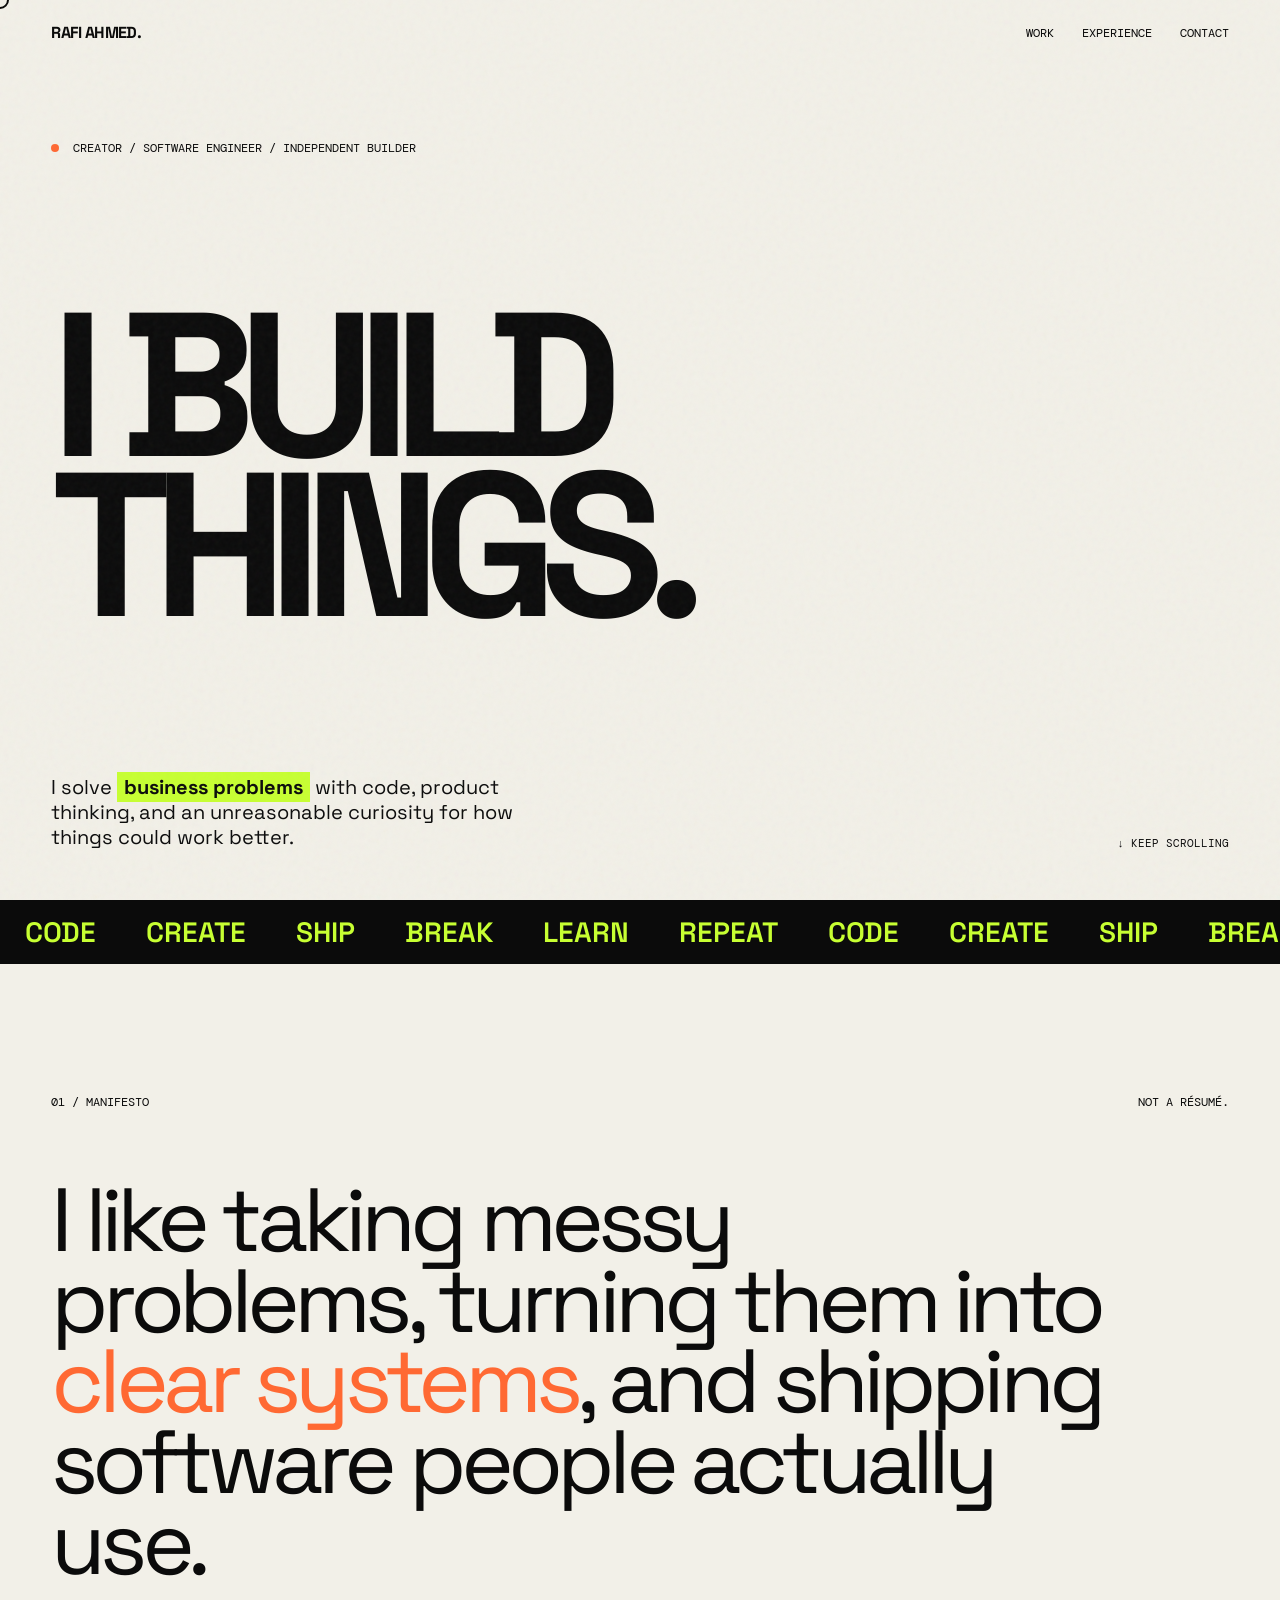
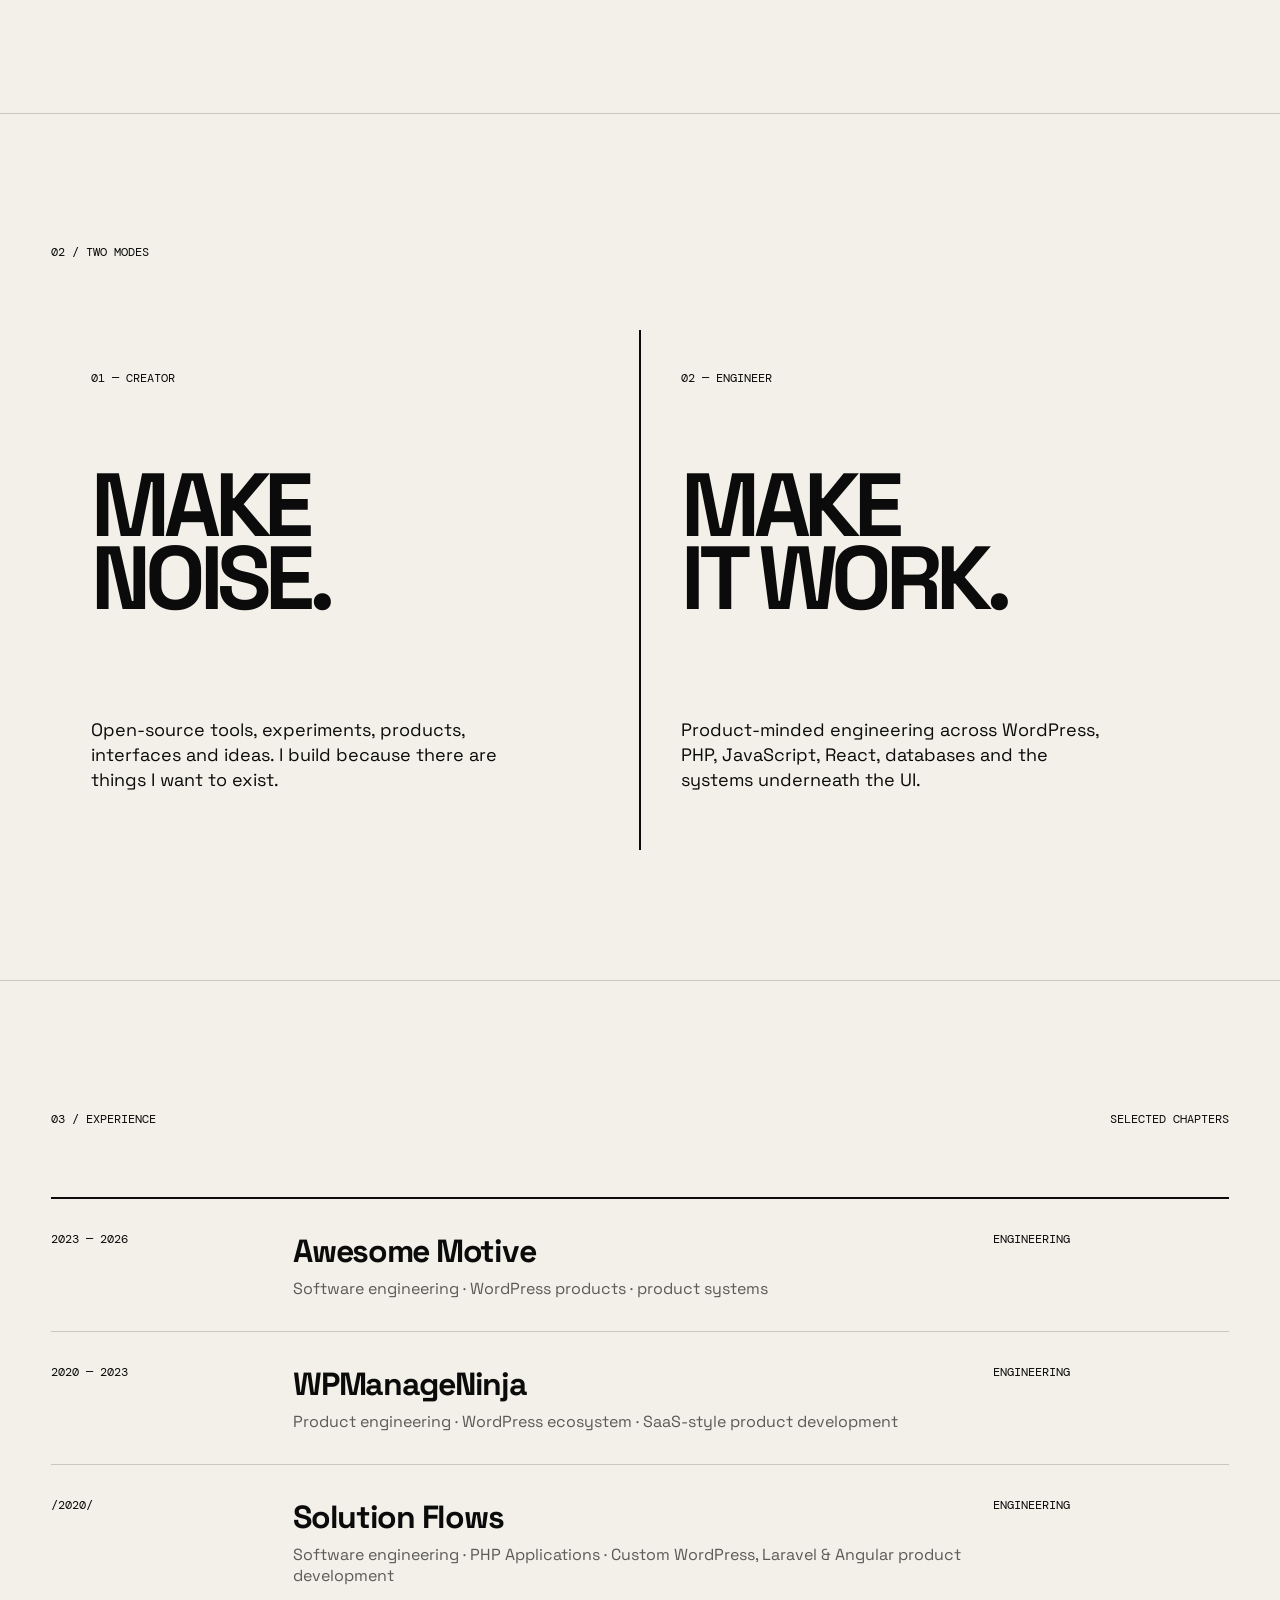
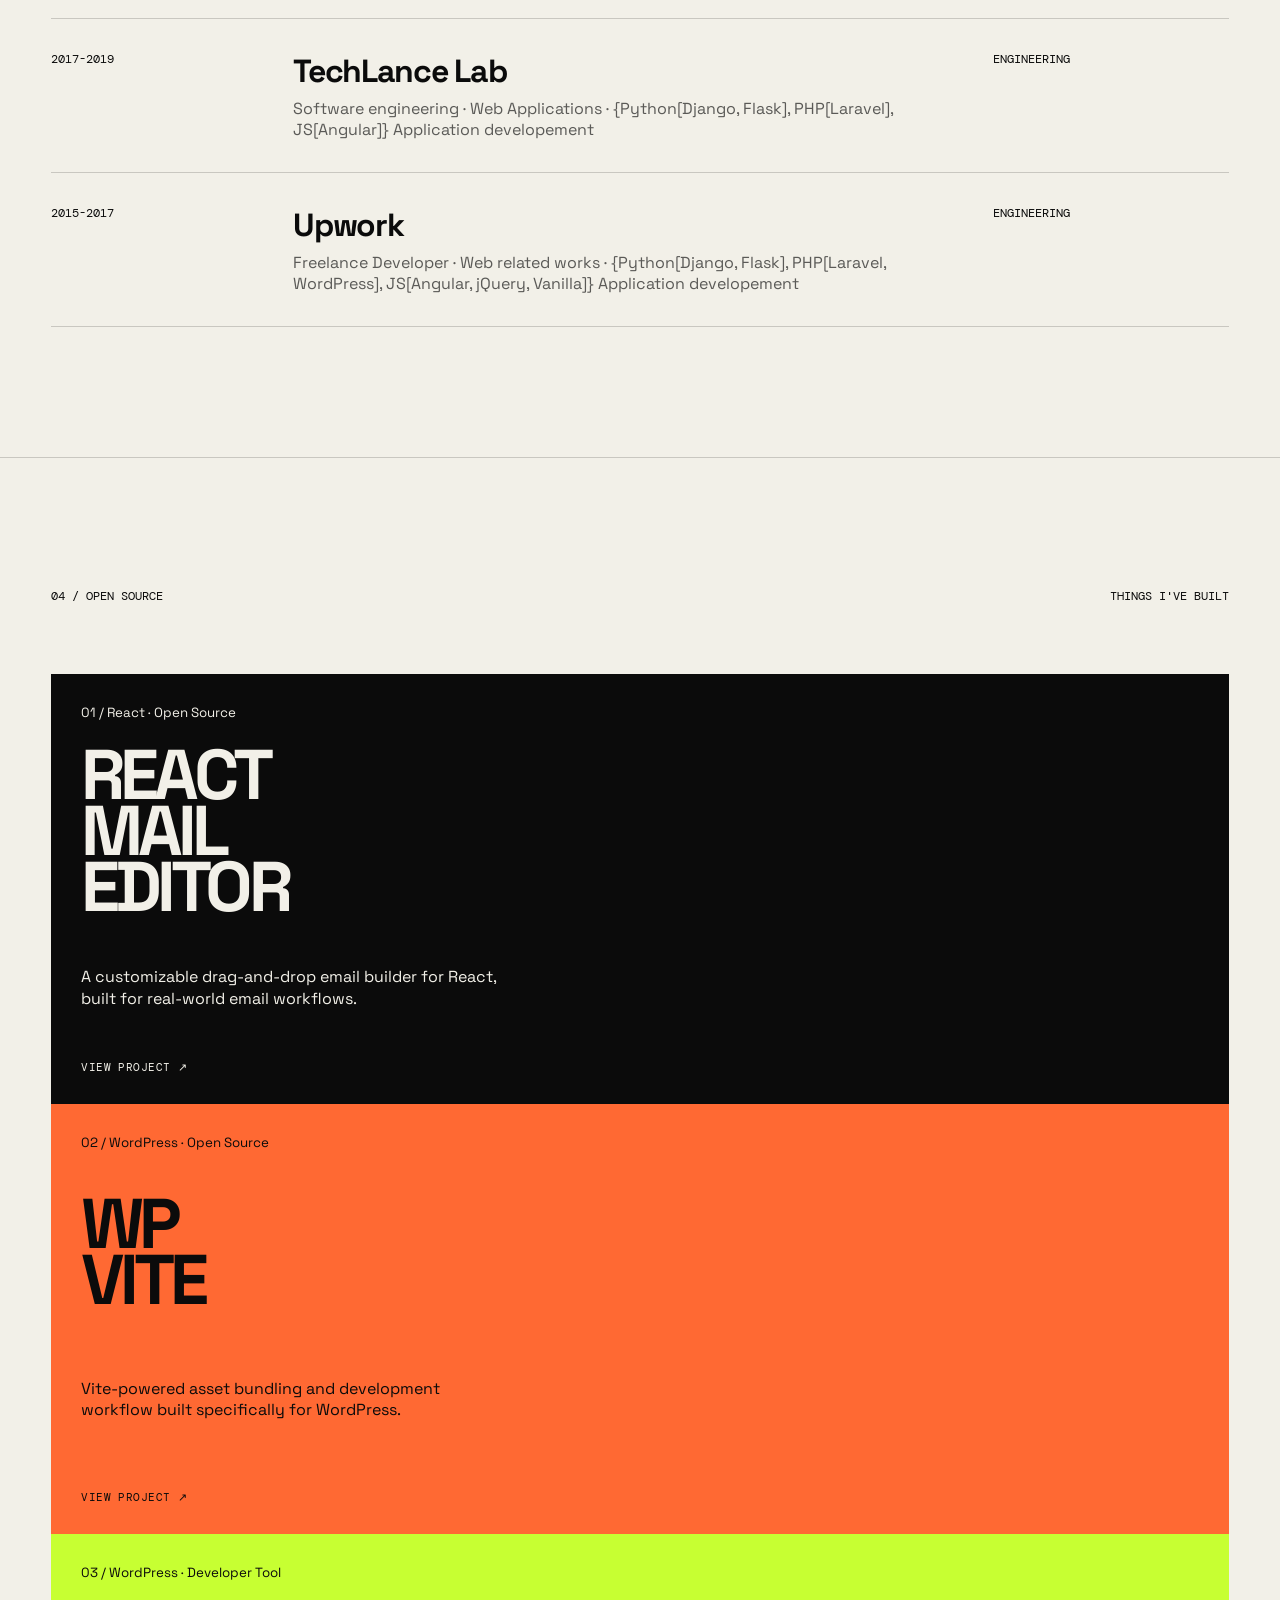
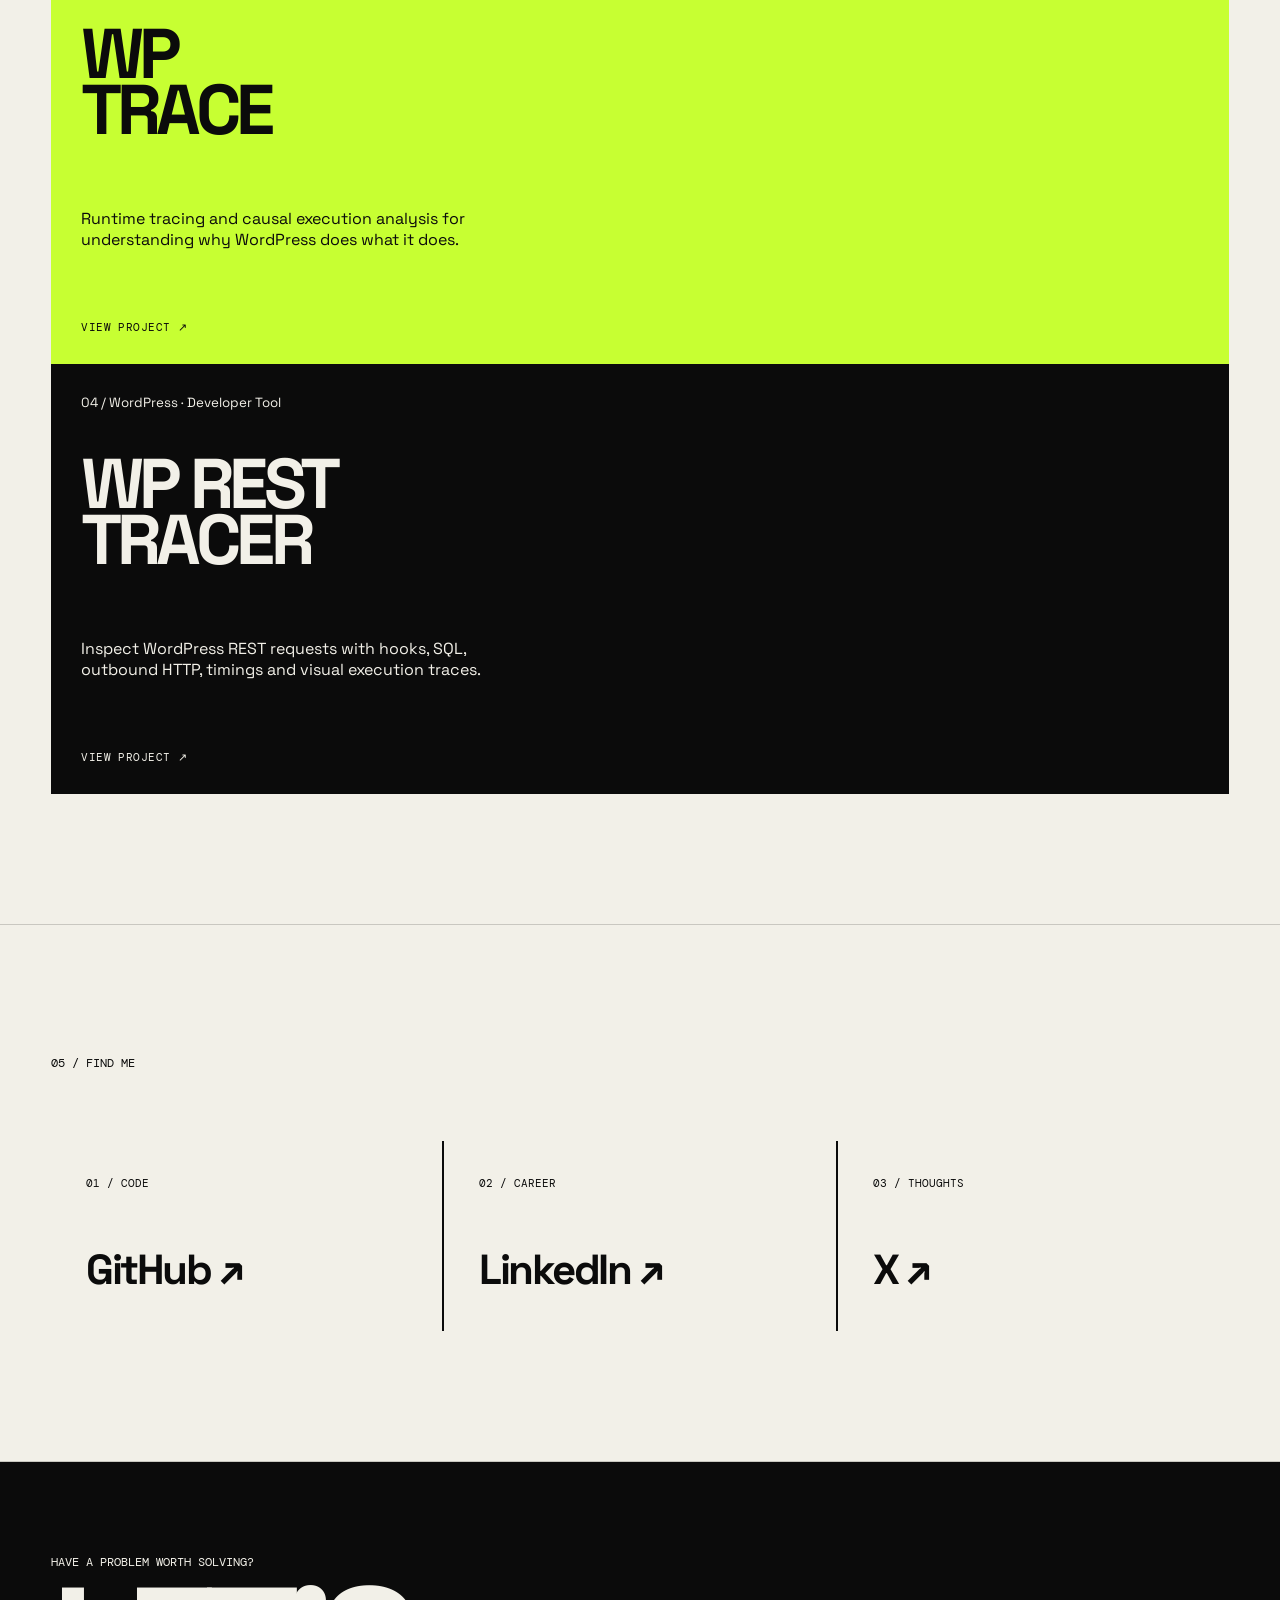
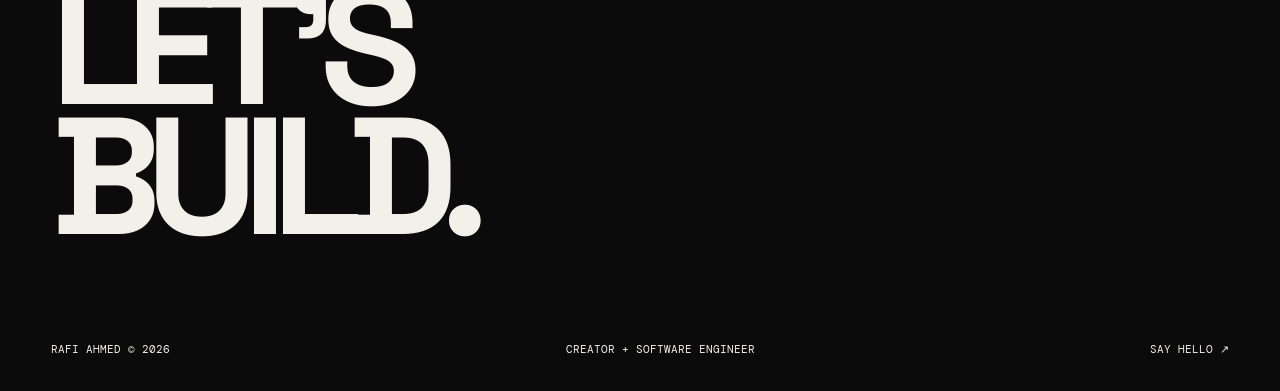
==== index.html @ 8bd0af4d "Initial commit" ====
<!DOCTYPE html>
<html lang="en">
<head>
<meta charset="UTF-8">
<meta name="viewport" content="width=device-width, initial-scale=1.0">
<title>Rafi Ahmed — Creator / Software Engineer</title>
<style>
@import url('https://fonts.googleapis.com/css2?family=DM+Mono:wght@400;500&family=Space+Grotesk:wght@400;500;600;700&display=swap');

:root{
  --black:#0b0b0b;
  --cream:#f2f0e8;
  --lime:#c7ff32;
  --orange:#ff6933;
  --line:rgba(11,11,11,.18);
}
*{box-sizing:border-box}
html{scroll-behavior:smooth}
body{margin:0;background:var(--cream);color:var(--black);font-family:"Space Grotesk",sans-serif;cursor:none}
a{color:inherit;text-decoration:none}
::selection{background:var(--black);color:var(--lime)}
.cursor{position:fixed;z-index:99;width:18px;height:18px;border:2px solid var(--black);border-radius:50%;pointer-events:none;transform:translate(-50%,-50%);mix-blend-mode:multiply;transition:width .2s,height .2s,background .2s}
.cursor.big{width:64px;height:64px;background:var(--lime);border-color:var(--lime);mix-blend-mode:normal}
.noise{position:fixed;inset:0;pointer-events:none;opacity:.055;z-index:10;background-image:url("data:image/svg+xml,%3Csvg viewBox='0 0 180 180' xmlns='http://www.w3.org/2000/svg'%3E%3Cfilter id='n'%3E%3CfeTurbulence type='fractalNoise' baseFrequency='.9' numOctaves='3' stitchTiles='stitch'/%3E%3C/filter%3E%3Crect width='100%25' height='100%25' filter='url(%23n)' opacity='.8'/%3E%3C/svg%3E")}
header{position:fixed;top:0;left:0;right:0;z-index:20;padding:22px 4vw;display:flex;justify-content:space-between;align-items:center;mix-blend-mode:multiply}
.logo{font-weight:700;letter-spacing:-.04em}.nav{display:flex;gap:28px;font:12px "DM Mono",monospace;text-transform:uppercase}
.hero{min-height:100vh;padding:140px 4vw 50px;display:flex;flex-direction:column;justify-content:space-between;overflow:hidden}
.kicker{font:12px "DM Mono",monospace;text-transform:uppercase;display:flex;gap:14px;align-items:center}
.dot{width:8px;height:8px;background:var(--orange);border-radius:50%;display:inline-block}
h1{font-size:clamp(80px,16vw,250px);line-height:.78;letter-spacing:-.09em;margin:0;font-weight:700}
.hero h1 span{display:block;transition:transform .5s cubic-bezier(.2,.8,.2,1)}
.hero h1 span:hover{transform:translateX(3vw);color:var(--orange)}
.hero-bottom{display:flex;justify-content:space-between;align-items:end;gap:30px}
.intro{max-width:520px;font-size:20px;line-height:1.25}
.intro b{background:var(--lime);padding:2px 7px}
.scroll{font:11px "DM Mono",monospace;text-transform:uppercase}
.marquee{background:var(--black);color:var(--lime);overflow:hidden;border-block:2px solid var(--black);white-space:nowrap}
.track{display:inline-flex;animation:marquee 18s linear infinite;font-size:28px;font-weight:600;padding:12px 0}
.track span{padding:0 25px}
@keyframes marquee{to{transform:translateX(-50%)}}
.section{padding:130px 4vw;border-bottom:1px solid var(--line)}
.section-head{display:flex;justify-content:space-between;gap:30px;margin-bottom:70px}
.label{font:12px "DM Mono",monospace;text-transform:uppercase}
.big-copy{font-size:clamp(42px,7vw,105px);line-height:.9;letter-spacing:-.065em;max-width:1050px}
.big-copy em{font-style:normal;color:var(--orange)}
.identities{display:grid;grid-template-columns:1fr 1fr;gap:2px;background:var(--black)}
.identity{min-height:520px;padding:40px;background:var(--cream);display:flex;flex-direction:column;justify-content:space-between;transition:.45s}
.identity:hover{background:var(--lime);transform:translateY(-8px)}
.identity h2{font-size:clamp(50px,7vw,100px);line-height:.82;letter-spacing:-.07em;margin:0}
.identity p{font-size:18px;max-width:430px;line-height:1.4}
.num{font:12px "DM Mono",monospace}
.timeline{border-top:2px solid var(--black)}
.job{display:grid;grid-template-columns:18% 1fr 20%;gap:30px;padding:32px 0;border-bottom:1px solid var(--line);transition:.3s}
.job:hover{padding-left:20px;background:var(--lime)}
.job .year,.job .company{font:12px "DM Mono",monospace;text-transform:uppercase}
.job h3{margin:0;font-size:32px;letter-spacing:-.04em}
.job p{margin:7px 0 0;opacity:.65}
.work {
    min-height: 430px;
    background: var(--black);
    color: var(--cream);
    padding: 30px;
    display: flex;
    flex-direction: column;
    justify-content: space-between;
    position: relative;
    overflow: hidden;
    transition: transform .35s ease;
}

.work:hover {
    transform: translateY(-8px);
}

.work:nth-child(2) {
    background: var(--orange);
    color: var(--black);
}

.work:nth-child(3) {
    background: var(--lime);
    color: var(--black);
}

.work:nth-child(4) {
    background: var(--black);
    color: var(--cream);
}

.work h3 {
    font-size: clamp(42px, 5.5vw, 78px);
    line-height: .8;
    letter-spacing: -.07em;
    margin: 0;
}

.work p {
    max-width: 420px;
    font-size: 16px;
    line-height: 1.35;
    margin: 25px 0 0;
}

.project-link {
    font: 11px "DM Mono", monospace;
    letter-spacing: .04em;
    margin-top: 25px;
}
.links{display:grid;grid-template-columns:repeat(3,1fr);gap:2px;background:var(--black)}
.link{background:var(--cream);padding:35px;min-height:190px;display:flex;flex-direction:column;justify-content:space-between;transition:.35s}
.link:hover{background:var(--lime)}
.link h3{font-size:42px;margin:0;letter-spacing:-.06em}
.link small{font:11px "DM Mono",monospace;text-transform:uppercase}
footer{background:var(--black);color:var(--cream);padding:80px 4vw 35px}
.footer-title{font-size:clamp(65px,13vw,190px);line-height:.78;letter-spacing:-.09em;margin:0 0 100px}
.footer-row{display:flex;justify-content:space-between;font:11px "DM Mono",monospace;text-transform:uppercase}
.reveal{opacity:0;transform:translateY(35px);transition:opacity .8s,transform .8s}
.reveal.show{opacity:1;transform:none}
header {
    position: fixed;
    top: 0;
    left: 0;
    right: 0;
    z-index: 20;
    padding: 22px 4vw;
    display: flex;
    justify-content: space-between;
    align-items: center;
    transition:
        padding .4s ease,
        background .4s ease,
        border .4s ease,
        box-shadow .4s ease;
}

header.scrolled {
    top: 14px;
    left: 4vw;
    right: 4vw;
    padding: 13px 18px;

    background: rgba(242, 240, 232, 0.72);
    backdrop-filter: blur(14px) saturate(120%);
    -webkit-backdrop-filter: blur(14px) saturate(120%);

    border: 1px solid rgba(11, 11, 11, 0.12);
    border-radius: 12px;

    box-shadow:
        0 8px 30px rgba(11, 11, 11, 0.06);
}
@media(max-width:760px){
 body{cursor:auto}.cursor{display:none}
 .nav{gap:12px}.nav a:nth-child(2){display:none}
 .hero{padding-top:110px}.hero-bottom{display:block}.scroll{margin-top:35px}
 .identities,.work-grid,.links{grid-template-columns:1fr}
 .identity{min-height:390px}.job{grid-template-columns:1fr;gap:8px}
 .job h3{font-size:28px}.job .company{order:3}
 .section{padding:90px 5vw}
}
</style>
</head>
<body>
<div class="noise"></div><div class="cursor"></div>

<header>
  <a class="logo" href="#">RAFI AHMED.</a>
  <nav class="nav">
    <a href="#work">work</a><a href="#experience">experience</a><a href="#contact">contact</a>
  </nav>
</header>

<main>
<section class="hero">
  <div class="kicker"><span class="dot"></span> Creator / Software Engineer / Independent Builder</div>
  <h1><span>I BUILD</span><span>THINGS.</span></h1>
  <div class="hero-bottom">
    <div class="intro">I solve <b>business problems</b> with code, product thinking, and an unreasonable curiosity for how things could work better.</div>
    <div class="scroll">↓ keep scrolling</div>
  </div>
</section>

<div class="marquee"><div class="track"><span>CODE</span><span>CREATE</span><span>SHIP</span><span>BREAK</span><span>LEARN</span><span>REPEAT</span><span>CODE</span><span>CREATE</span><span>SHIP</span><span>BREAK</span><span>LEARN</span><span>REPEAT</span></div></div>

<section class="section reveal">
  <div class="section-head"><span class="label">01 / Manifesto</span><span class="label">Not a résumé.</span></div>
  <div class="big-copy">I like taking messy problems, turning them into <em>clear systems</em>, and shipping software people actually use.</div>
</section>

<section class="section reveal">
  <div class="section-head"><span class="label">02 / Two modes</span></div>
  <div class="identities">
    <article class="identity">
      <span class="num">01 — CREATOR</span>
      <h2>MAKE<br>NOISE.</h2>
      <p>Open-source tools, experiments, products, interfaces and ideas. I build because there are things I want to exist.</p>
    </article>
    <article class="identity">
      <span class="num">02 — ENGINEER</span>
      <h2>MAKE<br>IT WORK.</h2>
      <p>Product-minded engineering across WordPress, PHP, JavaScript, React, databases and the systems underneath the UI.</p>
    </article>
  </div>
</section>

<section class="section reveal" id="experience">
  <div class="section-head"><span class="label">03 / Experience</span><span class="label">Selected chapters</span></div>
  <div class="timeline">
    <div class="job"><span class="year">2023 — 2026</span><div><h3>Awesome Motive</h3><p>Software engineering · WordPress products · product systems</p></div><span class="company">ENGINEERING</span></div>
    <div class="job"><span class="year">2020 — 2023</span><div><h3>WPManageNinja</h3><p>Product engineering · WordPress ecosystem · SaaS-style product development</p></div><span class="company">ENGINEERING</span></div>
    <div class="job"><span class="year">/2020/</span><div><h3>Solution Flows</h3><p>Software engineering · PHP Applications · Custom WordPress, Laravel & Angular product development</p></div><span class="company">ENGINEERING</span></div>
    <div class="job"><span class="year">2017-2019</span><div><h3>TechLance Lab</h3><p>Software engineering · Web Applications · {Python[Django, Flask], PHP[Laravel], JS[Angular]} Application developement</p></div><span class="company">ENGINEERING</span></div>
    <div class="job"><span class="year">2015-2017</span><div><h3>Upwork</h3><p>Freelance Developer · Web related works · {Python[Django, Flask], PHP[Laravel, WordPress], JS[Angular, jQuery, Vanilla]} Application developement</p></div><span class="company">ENGINEERING</span></div>
  </div>
</section>

<section class="section reveal" id="work">
  <div class="section-head">
    <span class="label">04 / Open Source</span>
    <span class="label">Things I've built</span>
  </div>

  <div class="work-grid">

    <a
      class="work"
      href="https://github.com/rafiahmedd/react-mail-editor"
      target="_blank"
      rel="noopener noreferrer"
    >
      <small>01 / React · Open Source</small>
      <h3>REACT<br>MAIL<br>EDITOR</h3>
      <p>
        A customizable drag-and-drop email builder for React,
        built for real-world email workflows.
      </p>
      <span class="project-link">VIEW PROJECT ↗</span>
    </a>

    <a
      class="work"
      href="https://github.com/rafiahmedd/wp-vite"
      target="_blank"
      rel="noopener noreferrer"
    >
      <small>02 / WordPress · Open Source</small>
      <h3>WP<br>VITE</h3>
      <p>
        Vite-powered asset bundling and development workflow
        built specifically for WordPress.
      </p>
      <span class="project-link">VIEW PROJECT ↗</span>
    </a>

    <a
      class="work"
      href="https://github.com/rafiahmedd/wp-trace"
      target="_blank"
      rel="noopener noreferrer"
    >
      <small>03 / WordPress · Developer Tool</small>
      <h3>WP<br>TRACE</h3>
      <p>
        Runtime tracing and causal execution analysis for
        understanding why WordPress does what it does.
      </p>
      <span class="project-link">VIEW PROJECT ↗</span>
    </a>

    <a
      class="work"
      href="https://github.com/rafiahmedd/wp-rest-tracer"
      target="_blank"
      rel="noopener noreferrer"
    >
      <small>04 / WordPress · Developer Tool</small>
      <h3>WP REST<br>TRACER</h3>
      <p>
        Inspect WordPress REST requests with hooks, SQL,
        outbound HTTP, timings and visual execution traces.
      </p>
      <span class="project-link">VIEW PROJECT ↗</span>
    </a>

  </div>
</section>

<!-- <section class="section reveal" id="work">
  <div class="section-head"><span class="label">04 / Things I make</span></div>
  <div class="work-grid">
    <a class="work" href="#" target="_blank"><small>Open source / 01</small><h3>WP<br>VITE</h3></a>
    <a class="work" href="#" target="_blank"><small>Open source / 02</small><h3>REACT<br>MAIL EDITOR</h3></a>
    <a class="work" href="#" target="_blank"><small>Independent / 03</small><h3>THE<br>NEXT<br>THING.</h3></a>
    <div class="work"><small>Currently building</small><h3>MORE<br>SOON →</h3></div>
  </div>
</section> -->

<section class="section reveal">
  <div class="section-head"><span class="label">05 / Find me</span></div>
  <div class="links">
    <a class="link" href="https://github.com/rafiahmedd" target="_blank"><small>01 / Code</small><h3>GitHub ↗</h3></a>
    <a class="link" href="https://www.linkedin.com/in/rafiahmedd" target="_blank"><small>02 / Career</small><h3>LinkedIn ↗</h3></a>
    <a class="link" href="https://x.com/rafiahmedd" target="_blank"><small>03 / Thoughts</small><h3>X ↗</h3></a>
  </div>
</section>
</main>

<footer id="contact">
  <p class="label">Have a problem worth solving?</p>
  <h2 class="footer-title">LET'S<br>BUILD.</h2>
  <div class="footer-row"><span>Rafi Ahmed © 2026</span><span>Creator + Software Engineer</span><a href="mailto:hello.rafiahmed@proton.me">Say hello ↗</a></div>
</footer>

<script>
const cursor=document.querySelector('.cursor');
window.addEventListener('mousemove',e=>{cursor.style.left=e.clientX+'px';cursor.style.top=e.clientY+'px'});
document.querySelectorAll('a,.identity,.work').forEach(el=>{
  el.addEventListener('mouseenter',()=>cursor.classList.add('big'));
  el.addEventListener('mouseleave',()=>cursor.classList.remove('big'));
});
const observer=new IntersectionObserver(entries=>{
  entries.forEach(e=>{if(e.isIntersecting)e.target.classList.add('show')});
},{threshold:.12});
document.querySelectorAll('.reveal').forEach(el=>observer.observe(el));

const header = document.querySelector('header');

window.addEventListener('scroll', () => {
    header.classList.toggle('scrolled', window.scrollY > 80);
});

</script>
</body>
</html>
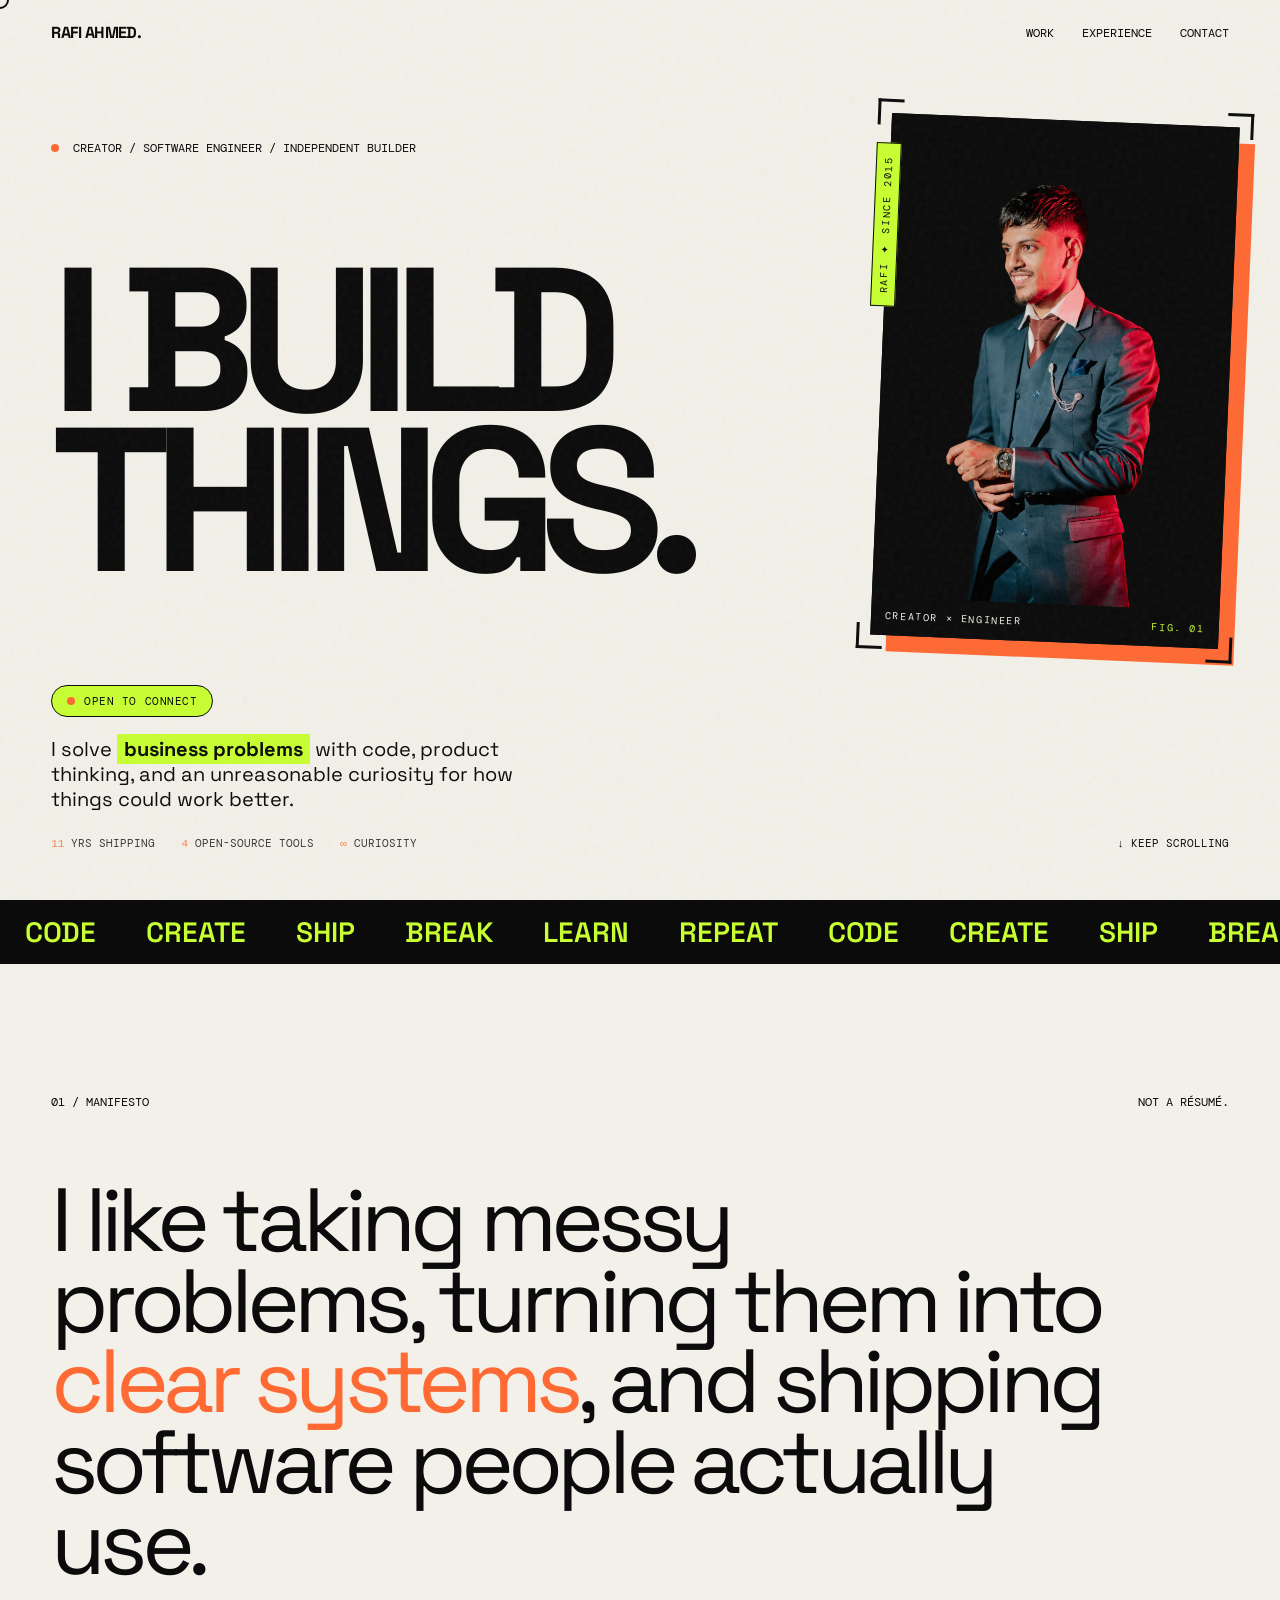
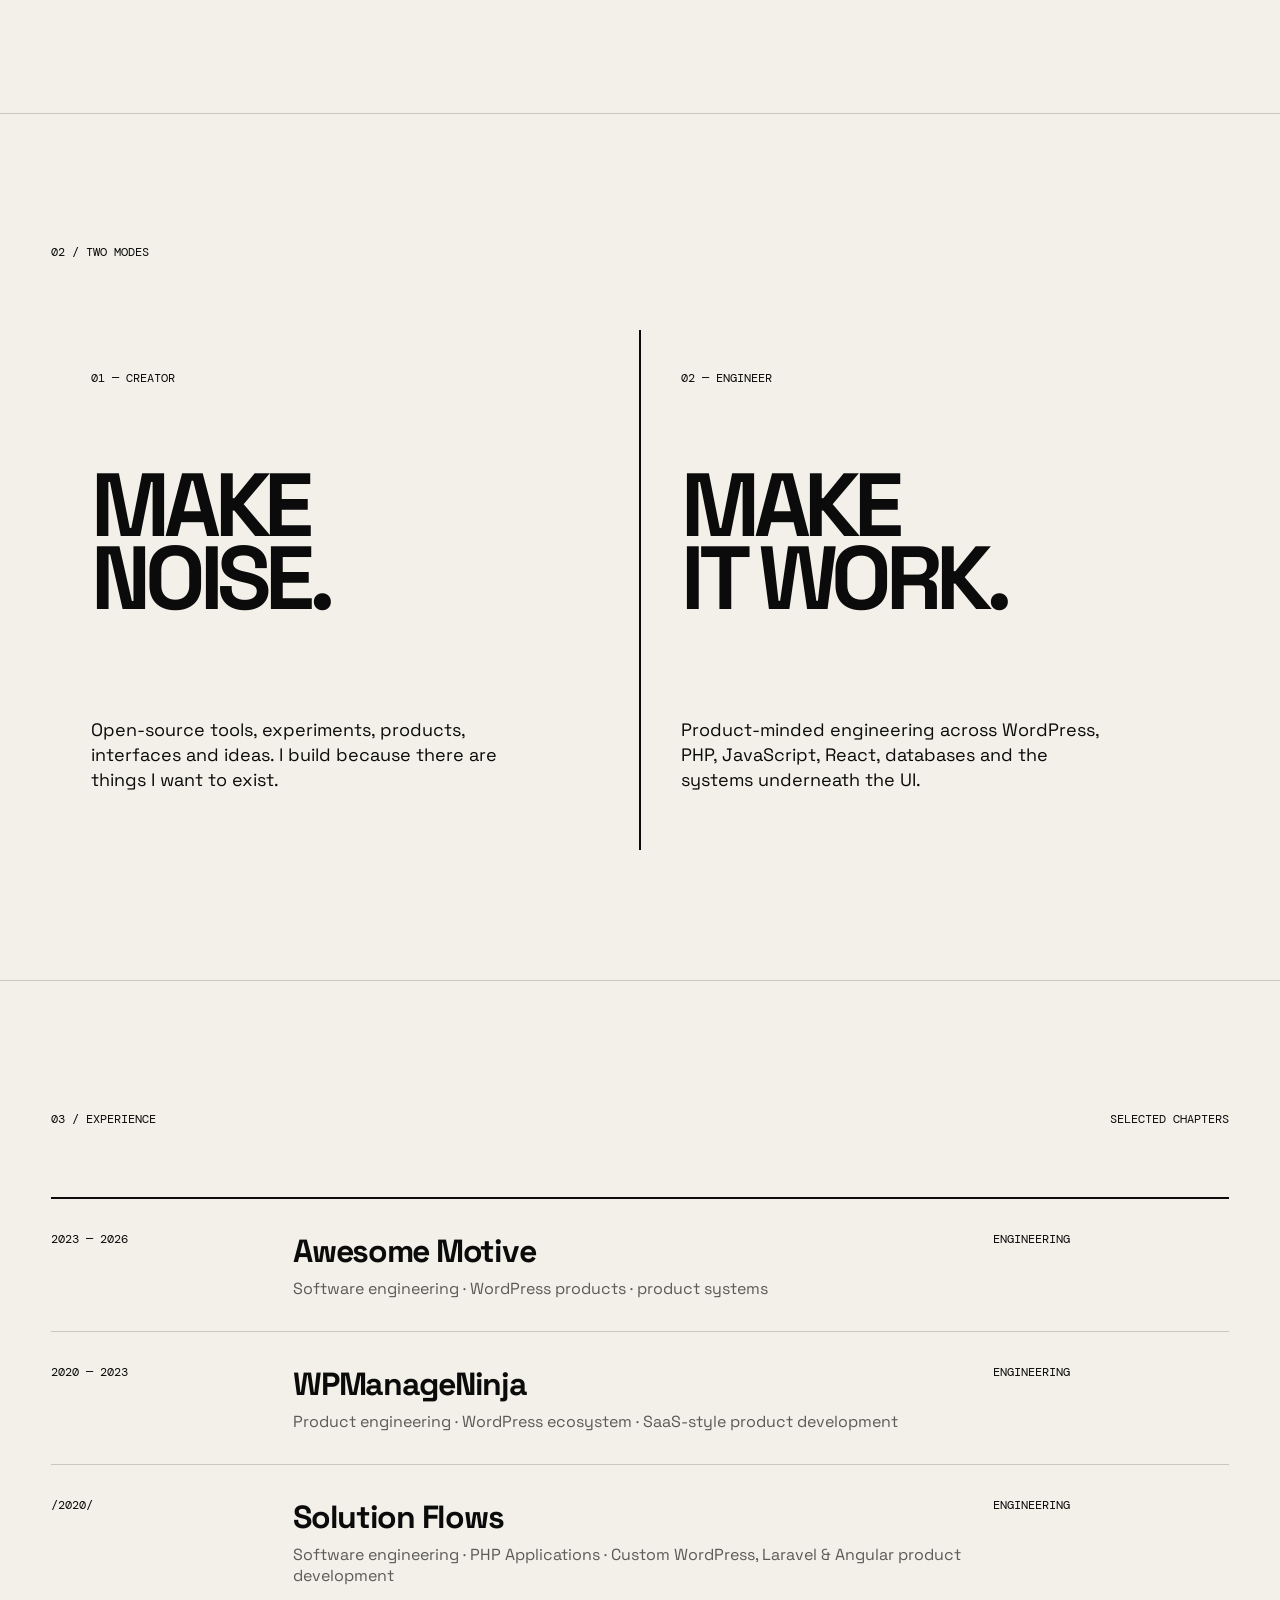
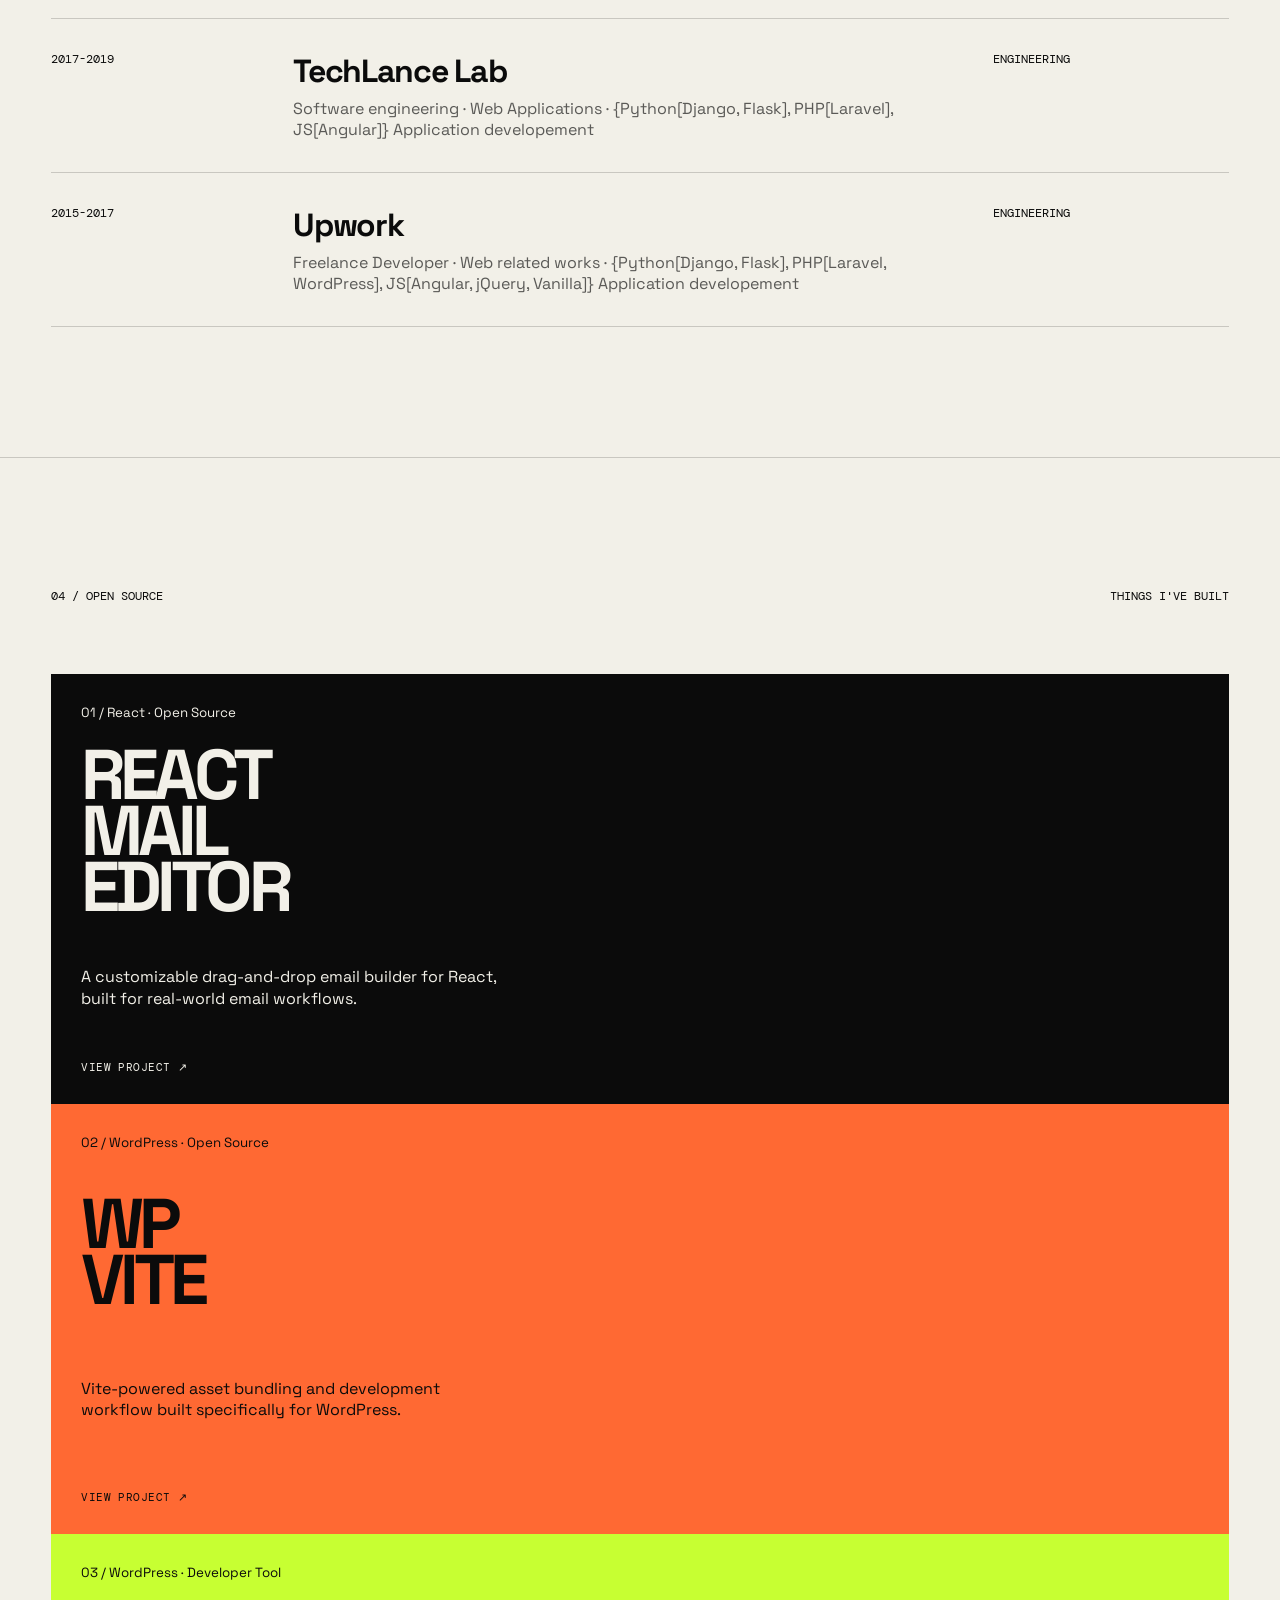
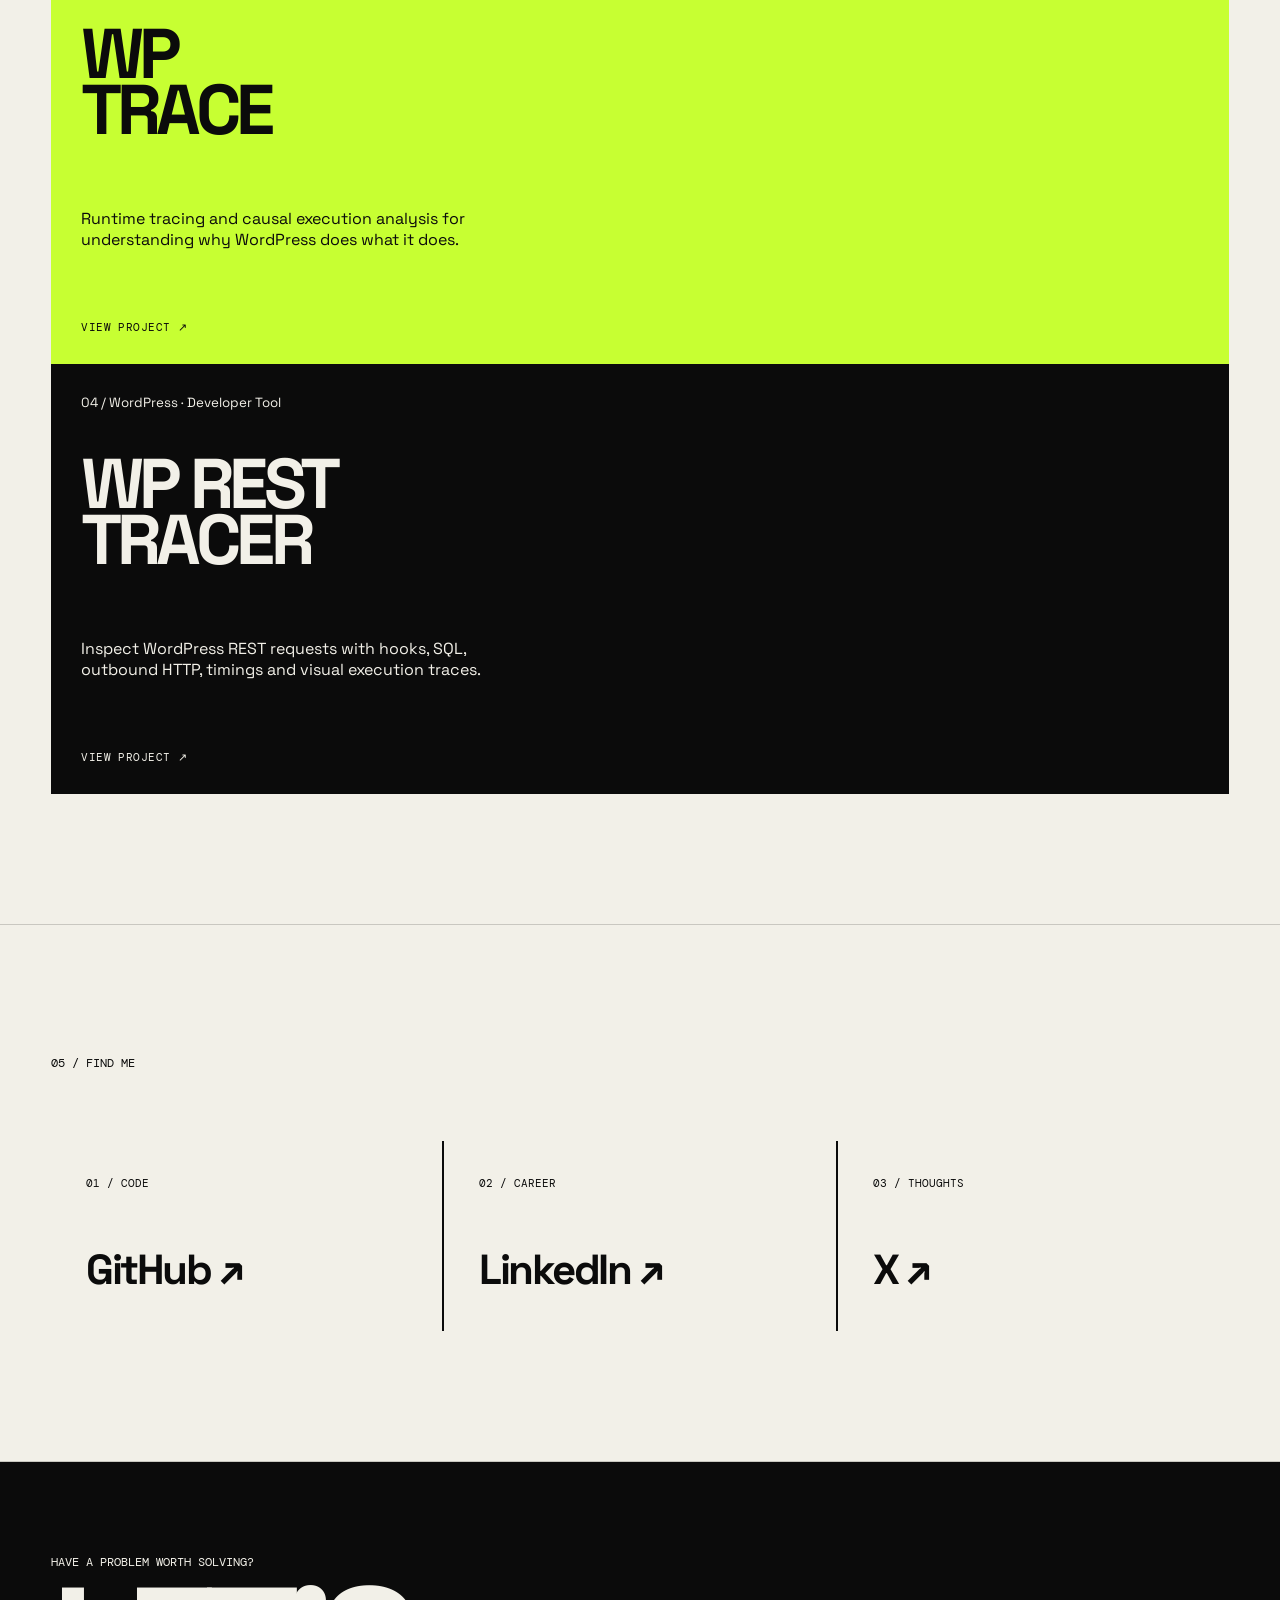
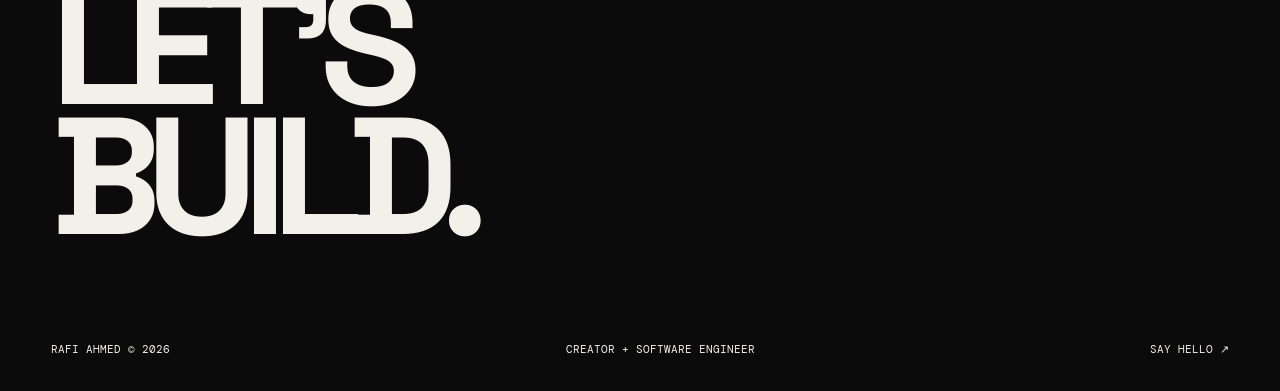
==== commit cd4777ff: "Updated" ====
--- a/index.html
+++ b/index.html
@@ -27,13 +27,46 @@
 .hero{min-height:100vh;padding:140px 4vw 50px;display:flex;flex-direction:column;justify-content:space-between;overflow:hidden}
 .kicker{font:12px "DM Mono",monospace;text-transform:uppercase;display:flex;gap:14px;align-items:center}
 .dot{width:8px;height:8px;background:var(--orange);border-radius:50%;display:inline-block}
-h1{font-size:clamp(80px,16vw,250px);line-height:.78;letter-spacing:-.09em;margin:0;font-weight:700}
+h1{font-size:clamp(80px,16vw,250px);line-height:.78;letter-spacing:-.09em;margin:0;font-weight:700;position:relative;z-index:2}
 .hero h1 span{display:block;transition:transform .5s cubic-bezier(.2,.8,.2,1)}
 .hero h1 span:hover{transform:translateX(3vw);color:var(--orange)}
-.hero-bottom{display:flex;justify-content:space-between;align-items:end;gap:30px}
+.hero-bottom{display:flex;justify-content:space-between;align-items:end;gap:30px;position:relative;z-index:2}
 .intro{max-width:520px;font-size:20px;line-height:1.25}
 .intro b{background:var(--lime);padding:2px 7px}
 .scroll{font:11px "DM Mono",monospace;text-transform:uppercase}
+.status{display:inline-flex;align-items:center;gap:9px;font:11px "DM Mono",monospace;text-transform:uppercase;letter-spacing:.05em;background:var(--lime);border:1.5px solid var(--black);border-radius:999px;padding:8px 15px;width:max-content;margin-bottom:20px}
+.pulse{width:8px;height:8px;border-radius:50%;background:var(--orange);animation:pulse 1.7s ease-out infinite}
+@keyframes pulse{0%{box-shadow:0 0 0 0 rgba(255,105,51,.55)}70%{box-shadow:0 0 0 9px rgba(255,105,51,0)}100%{box-shadow:0 0 0 0 rgba(255,105,51,0)}}
+.stats{display:flex;flex-wrap:wrap;gap:10px 26px;margin-top:24px;font:11px "DM Mono",monospace;text-transform:uppercase;opacity:.8}
+.stats b{color:var(--orange);font-weight:500}
+.portrait{position:absolute;top:120px;right:4vw;height:min(58vh,540px);aspect-ratio:2/3;margin:0;background:var(--black);border:2px solid var(--black);display:flex;flex-direction:column;transform:rotate(2.4deg);z-index:1;box-shadow:16px 16px 0 var(--orange);transition:transform .5s cubic-bezier(.2,.8,.2,1),box-shadow .5s cubic-bezier(.2,.8,.2,1)}
+.portrait:hover{transform:rotate(0deg) translate(-6px,-6px);box-shadow:26px 26px 0 var(--orange)}
+.portrait::after{content:'';position:absolute;inset:-16px;pointer-events:none;background:
+ linear-gradient(var(--black),var(--black)) left top/26px 3px,
+ linear-gradient(var(--black),var(--black)) left top/3px 26px,
+ linear-gradient(var(--black),var(--black)) right top/26px 3px,
+ linear-gradient(var(--black),var(--black)) right top/3px 26px,
+ linear-gradient(var(--black),var(--black)) left bottom/26px 3px,
+ linear-gradient(var(--black),var(--black)) left bottom/3px 26px,
+ linear-gradient(var(--black),var(--black)) right bottom/26px 3px,
+ linear-gradient(var(--black),var(--black)) right bottom/3px 26px;
+background-repeat:no-repeat;transition:inset .4s cubic-bezier(.2,.8,.2,1)}
+.portrait:hover::after{inset:-9px}
+.portrait img{display:block;width:100%;flex:1;min-height:0;object-fit:cover;object-position:top center}
+.portrait figcaption{height:36px;flex:none;display:flex;align-items:center;justify-content:space-between;padding:0 12px;font:10px "DM Mono",monospace;letter-spacing:.16em;color:var(--cream);text-transform:uppercase}
+.portrait figcaption span:last-child{color:var(--lime)}
+.portrait-badge{position:absolute;left:-16px;top:28px;z-index:2;background:var(--lime);border:1.5px solid var(--black);padding:12px 5px;font:10px "DM Mono",monospace;letter-spacing:.18em;writing-mode:vertical-rl;transform:rotate(180deg);text-transform:uppercase}
+@keyframes rise{from{opacity:0;transform:translateY(38px)}}
+.hero .kicker{animation:rise .8s cubic-bezier(.2,.8,.2,1) .05s backwards}
+.hero h1 span{animation:rise .8s cubic-bezier(.2,.8,.2,1) backwards}
+.hero h1 span:first-child{animation-delay:.12s}
+.hero h1 span:nth-child(2){animation-delay:.2s}
+.portrait{animation:rise .9s cubic-bezier(.2,.8,.2,1) .36s backwards}
+.hero .status{animation:rise .8s cubic-bezier(.2,.8,.2,1) .28s backwards}
+.hero .intro{animation:rise .8s cubic-bezier(.2,.8,.2,1) .36s backwards}
+.hero .stats{animation:rise .8s cubic-bezier(.2,.8,.2,1) .44s backwards}
+.hero .scroll{animation:rise .8s cubic-bezier(.2,.8,.2,1) .52s backwards}
+.marquee:hover .track{animation-play-state:paused}
 .marquee{background:var(--black);color:var(--lime);overflow:hidden;border-block:2px solid var(--black);white-space:nowrap}
 .track{display:inline-flex;animation:marquee 18s linear infinite;font-size:28px;font-weight:600;padding:12px 0}
 .track span{padding:0 25px}
@@ -153,11 +186,18 @@
  body{cursor:auto}.cursor{display:none}
  .nav{gap:12px}.nav a:nth-child(2){display:none}
  .hero{padding-top:110px}.hero-bottom{display:block}.scroll{margin-top:35px}
+ .portrait{position:static;height:auto;width:min(66vw,320px);margin:42px auto 0;transform:rotate(1.6deg);box-shadow:10px 10px 0 var(--orange)}
+ .portrait:hover{box-shadow:16px 16px 0 var(--orange)}
+ .portrait::after{inset:-12px}
+ .portrait:hover::after{inset:-8px}
+ .portrait img{flex:none;height:auto;aspect-ratio:2/3}
+ .portrait-badge{left:-14px;top:24px}
  .identities,.work-grid,.links{grid-template-columns:1fr}
  .identity{min-height:390px}.job{grid-template-columns:1fr;gap:8px}
  .job h3{font-size:28px}.job .company{order:3}
  .section{padding:90px 5vw}
 }
+@media (prefers-reduced-motion:reduce){*,*::before,*::after{animation-duration:.001s!important;animation-iteration-count:1!important;transition-duration:.001s!important}}
 </style>
 </head>
 <body>
@@ -174,8 +214,17 @@
 <section class="hero">
   <div class="kicker"><span class="dot"></span> Creator / Software Engineer / Independent Builder</div>
   <h1><span>I BUILD</span><span>THINGS.</span></h1>
+  <figure class="portrait">
+    <span class="portrait-badge">Rafi ✦ since 2015</span>
+    <img src="rafi.png" alt="Portrait of Rafi Ahmed" width="1066" height="1600">
+    <figcaption><span>Creator × Engineer</span><span>FIG. 01</span></figcaption>
+  </figure>
   <div class="hero-bottom">
-    <div class="intro">I solve <b>business problems</b> with code, product thinking, and an unreasonable curiosity for how things could work better.</div>
+    <div>
+      <div class="status"><span class="pulse"></span>Open to connect</div>
+      <div class="intro">I solve <b>business problems</b> with code, product thinking, and an unreasonable curiosity for how things could work better.</div>
+      <div class="stats"><span><b>11</b> yrs shipping</span><span><b>4</b> open-source tools</span><span><b>∞</b> curiosity</span></div>
+    </div>
     <div class="scroll">↓ keep scrolling</div>
   </div>
 </section>
@@ -314,7 +363,7 @@
 <script>
 const cursor=document.querySelector('.cursor');
 window.addEventListener('mousemove',e=>{cursor.style.left=e.clientX+'px';cursor.style.top=e.clientY+'px'});
-document.querySelectorAll('a,.identity,.work').forEach(el=>{
+document.querySelectorAll('a,.identity,.work,.portrait').forEach(el=>{
   el.addEventListener('mouseenter',()=>cursor.classList.add('big'));
   el.addEventListener('mouseleave',()=>cursor.classList.remove('big'));
 });
